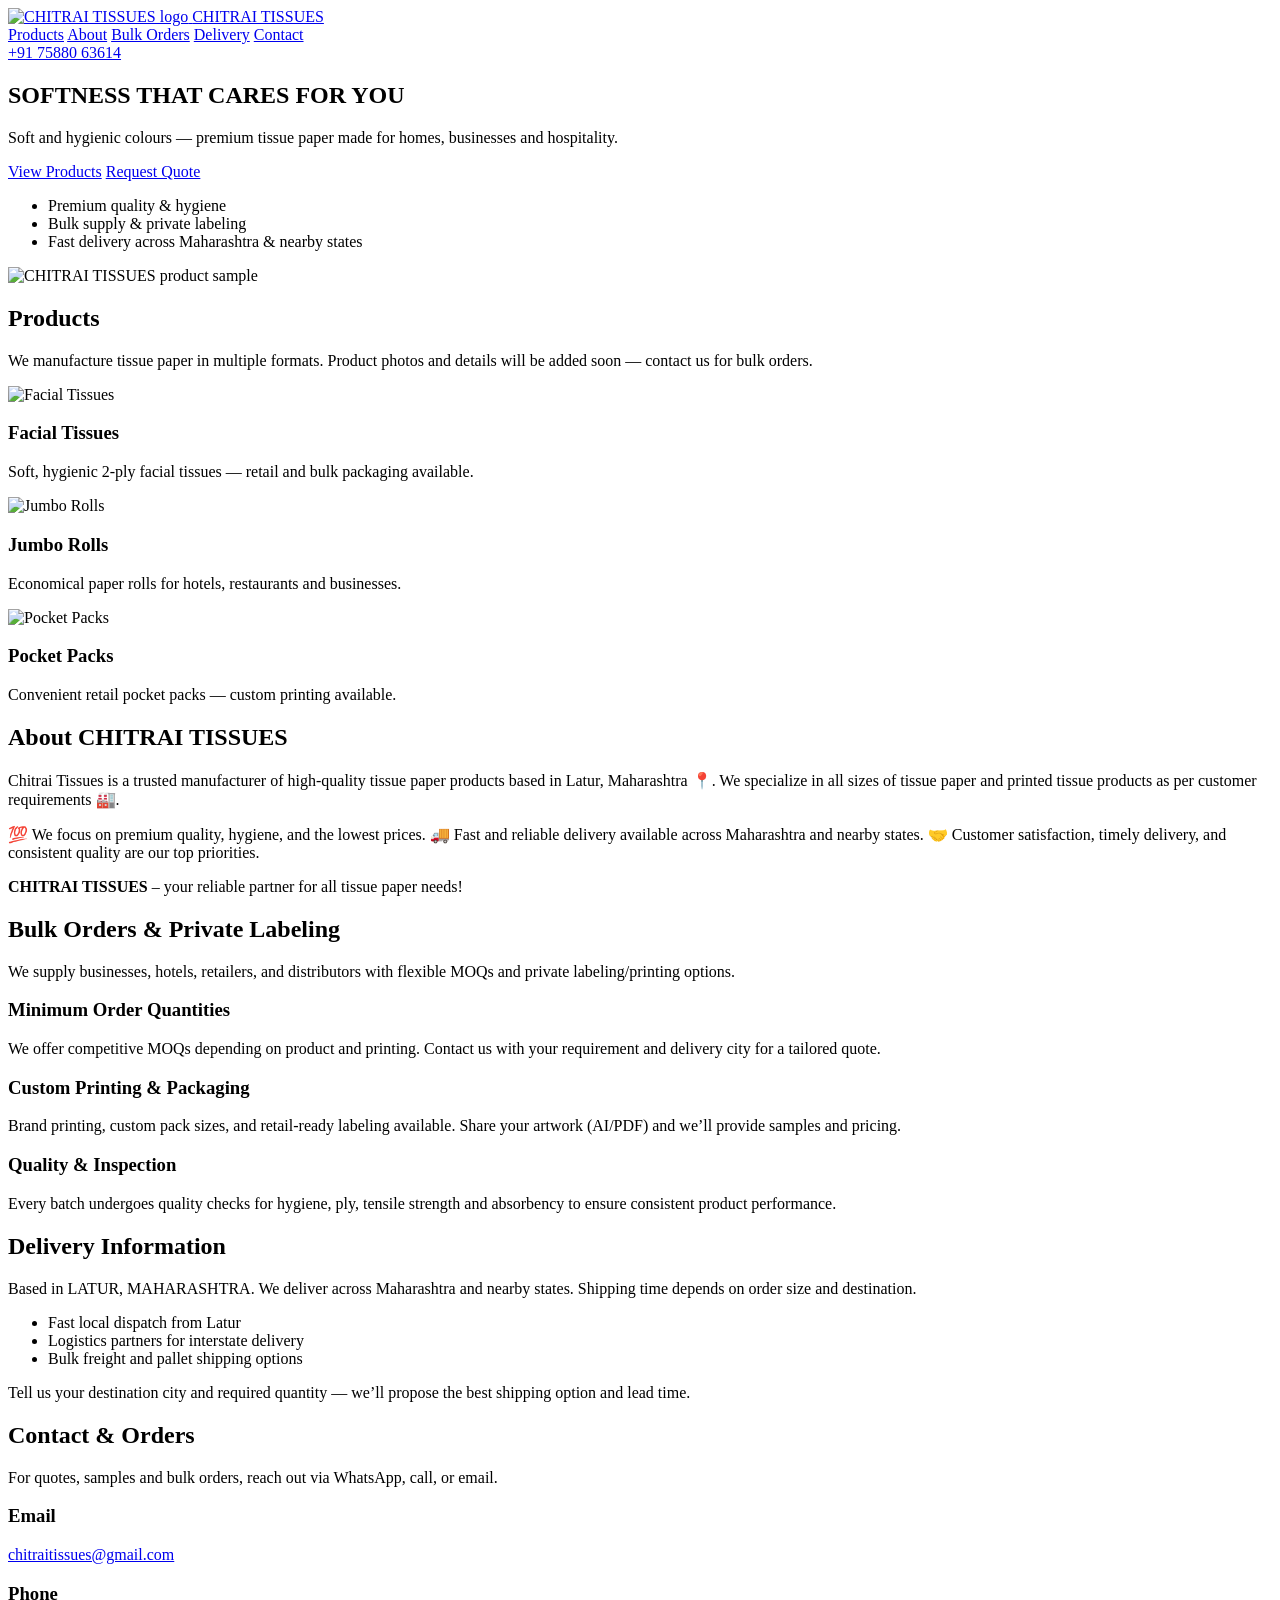
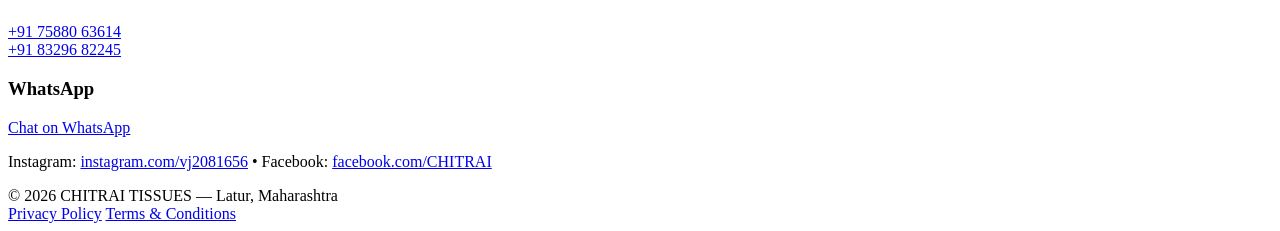
==== index.html @ 42bfdd70 "Create index.html for Chitrai Tissues website This HTML file serves as the main structure for the Ch" ====
<!doctype html>
<html lang="en">
<head>
  <meta charset="utf-8" />
  <meta name="viewport" content="width=device-width,initial-scale=1" />
  <title>CHITRAI TISSUES — Softness That Cares For You</title>
  <meta name="description" content="CHITRAI TISSUES — trusted tissue paper manufacturer in Latur, Maharashtra. Bulk supply, printed tissues, fast delivery." />
  <link href="https://fonts.googleapis.com/css2?family=Poppins:wght@300;400;600;700&display=swap" rel="stylesheet">
  <link rel="stylesheet" href="styles.css" />
  <meta name="theme-color" content="#eaf6f4" />
  <!-- Social -->
  <meta property="og:title" content="CHITRAI TISSUES — Softness That Cares For You" />
  <meta property="og:description" content="Trusted manufacturer of high-quality tissue paper based in Latur, Maharashtra. Bulk & printed tissue options available." />
  <meta property="og:type" content="website" />
</head>
<body>
  <header class="site-header">
    <div class="container header-inner">
      <a class="brand" href="#home">
        <img src="images/logo.png" alt="CHITRAI TISSUES logo" class="logo" />
        <span class="brand-text">CHITRAI TISSUES</span>
      </a>
      <nav class="nav" aria-label="Main navigation">
        <a href="#products">Products</a>
        <a href="#about">About</a>
        <a href="#bulk">Bulk Orders</a>
        <a href="#delivery">Delivery</a>
        <a href="#contact">Contact</a>
      </nav>
      <a class="cta-phone" href="tel:+917588063614">+91 75880 63614</a>
    </div>
  </header>

  <main id="home">
    <section class="hero">
      <div class="container hero-inner">
        <div class="hero-text">
          <h1>SOFTNESS THAT CARES FOR YOU</h1>
          <p class="subtitle">Soft and hygienic colours — premium tissue paper made for homes, businesses and hospitality.</p>
          <p class="hero-cta">
            <a class="btn" href="#products">View Products</a>
            <a class="btn outline" href="#contact">Request Quote</a>
          </p>

          <ul class="hero-highlights">
            <li>Premium quality & hygiene</li>
            <li>Bulk supply & private labeling</li>
            <li>Fast delivery across Maharashtra & nearby states</li>
          </ul>
        </div>

        <div class="hero-image">
          <!-- Add your hero image later at images/hero.jpg -->
          <img src="images/hero-placeholder.jpg" alt="CHITRAI TISSUES product sample" />
        </div>
      </div>
    </section>

    <section id="products" class="section-light">
      <div class="container">
        <h2>Products</h2>
        <p class="lead">We manufacture tissue paper in multiple formats. Product photos and details will be added soon — contact us for bulk orders.</p>

        <div class="products-grid">
          <article class="product-card">
            <img src="images/product-1.jpg" alt="Facial Tissues" />
            <h3>Facial Tissues</h3>
            <p>Soft, hygienic 2-ply facial tissues — retail and bulk packaging available.</p>
          </article>

          <article class="product-card">
            <img src="images/product-2.jpg" alt="Jumbo Rolls" />
            <h3>Jumbo Rolls</h3>
            <p>Economical paper rolls for hotels, restaurants and businesses.</p>
          </article>

          <article class="product-card">
            <img src="images/product-3.jpg" alt="Pocket Packs" />
            <h3>Pocket Packs</h3>
            <p>Convenient retail pocket packs — custom printing available.</p>
          </article>
        </div>
      </div>
    </section>

    <section id="about" class="section-dark">
      <div class="container">
        <h2>About CHITRAI TISSUES</h2>
        <p>Chitrai Tissues is a trusted manufacturer of high-quality tissue paper products based in Latur, Maharashtra 📍. We specialize in all sizes of tissue paper and printed tissue products as per customer requirements 🏭.</p>
        <p>💯 We focus on premium quality, hygiene, and the lowest prices. 🚚 Fast and reliable delivery available across Maharashtra and nearby states. 🤝 Customer satisfaction, timely delivery, and consistent quality are our top priorities.</p>
        <p><strong>CHITRAI TISSUES</strong> – your reliable partner for all tissue paper needs!</p>
      </div>
    </section>

    <section id="bulk" class="section-light">
      <div class="container">
        <h2>Bulk Orders & Private Labeling</h2>
        <p class="lead">We supply businesses, hotels, retailers, and distributors with flexible MOQs and private labeling/printing options.</p>

        <div class="bulk-grid">
          <div class="bulk-card">
            <h3>Minimum Order Quantities</h3>
            <p>We offer competitive MOQs depending on product and printing. Contact us with your requirement and delivery city for a tailored quote.</p>
          </div>

          <div class="bulk-card">
            <h3>Custom Printing & Packaging</h3>
            <p>Brand printing, custom pack sizes, and retail-ready labeling available. Share your artwork (AI/PDF) and we’ll provide samples and pricing.</p>
          </div>

          <div class="bulk-card">
            <h3>Quality & Inspection</h3>
            <p>Every batch undergoes quality checks for hygiene, ply, tensile strength and absorbency to ensure consistent product performance.</p>
          </div>
        </div>
      </div>
    </section>

    <section id="delivery" class="section-dark">
      <div class="container">
        <h2>Delivery Information</h2>
        <p class="lead">Based in LATUR, MAHARASHTRA. We deliver across Maharashtra and nearby states. Shipping time depends on order size and destination.</p>

        <ul class="delivery-list">
          <li>Fast local dispatch from Latur</li>
          <li>Logistics partners for interstate delivery</li>
          <li>Bulk freight and pallet shipping options</li>
        </ul>

        <p>Tell us your destination city and required quantity — we’ll propose the best shipping option and lead time.</p>
      </div>
    </section>

    <section id="contact" class="section-light contact-section">
      <div class="container">
        <h2>Contact & Orders</h2>
        <p class="lead">For quotes, samples and bulk orders, reach out via WhatsApp, call, or email.</p>

        <div class="contact-grid">
          <div class="contact-card">
            <h3>Email</h3>
            <p><a href="mailto:chitraitissues@gmail.com">chitraitissues@gmail.com</a></p>
          </div>

          <div class="contact-card">
            <h3>Phone</h3>
            <p><a href="tel:+917588063614">+91 75880 63614</a><br><a href="tel:+918329682245">+91 83296 82245</a></p>
          </div>

          <div class="contact-card">
            <h3>WhatsApp</h3>
            <p><a target="_blank" rel="noopener" href="https://wa.me/917588063614?text=Hello%20Chitrai%20Tissues%2C%20I%20want%20a%20quote">Chat on WhatsApp</a></p>
          </div>
        </div>

        <p class="small">Instagram: <a target="_blank" rel="noopener" href="https://www.instagram.com/vj2081656?igsh=anZoNzczeXFwNWds">instagram.com/vj2081656</a> • Facebook: <a target="_blank" rel="noopener" href="https://www.facebook.com/share/1Cuc2m8uTd/">facebook.com/CHITRAI</a></p>
      </div>
    </section>
  </main>

  <footer class="site-footer">
    <div class="container footer-inner">
      <div>© <span id="year"></span> CHITRAI TISSUES — Latur, Maharashtra</div>
      <div class="footer-links">
        <a href="privacy.html">Privacy Policy</a>
        <a href="terms.html">Terms &amp; Conditions</a>
      </div>
    </div>
  </footer>

  <script>
    document.getElementById('year').textContent = new Date().getFullYear();
  </script>
</body>
</html>
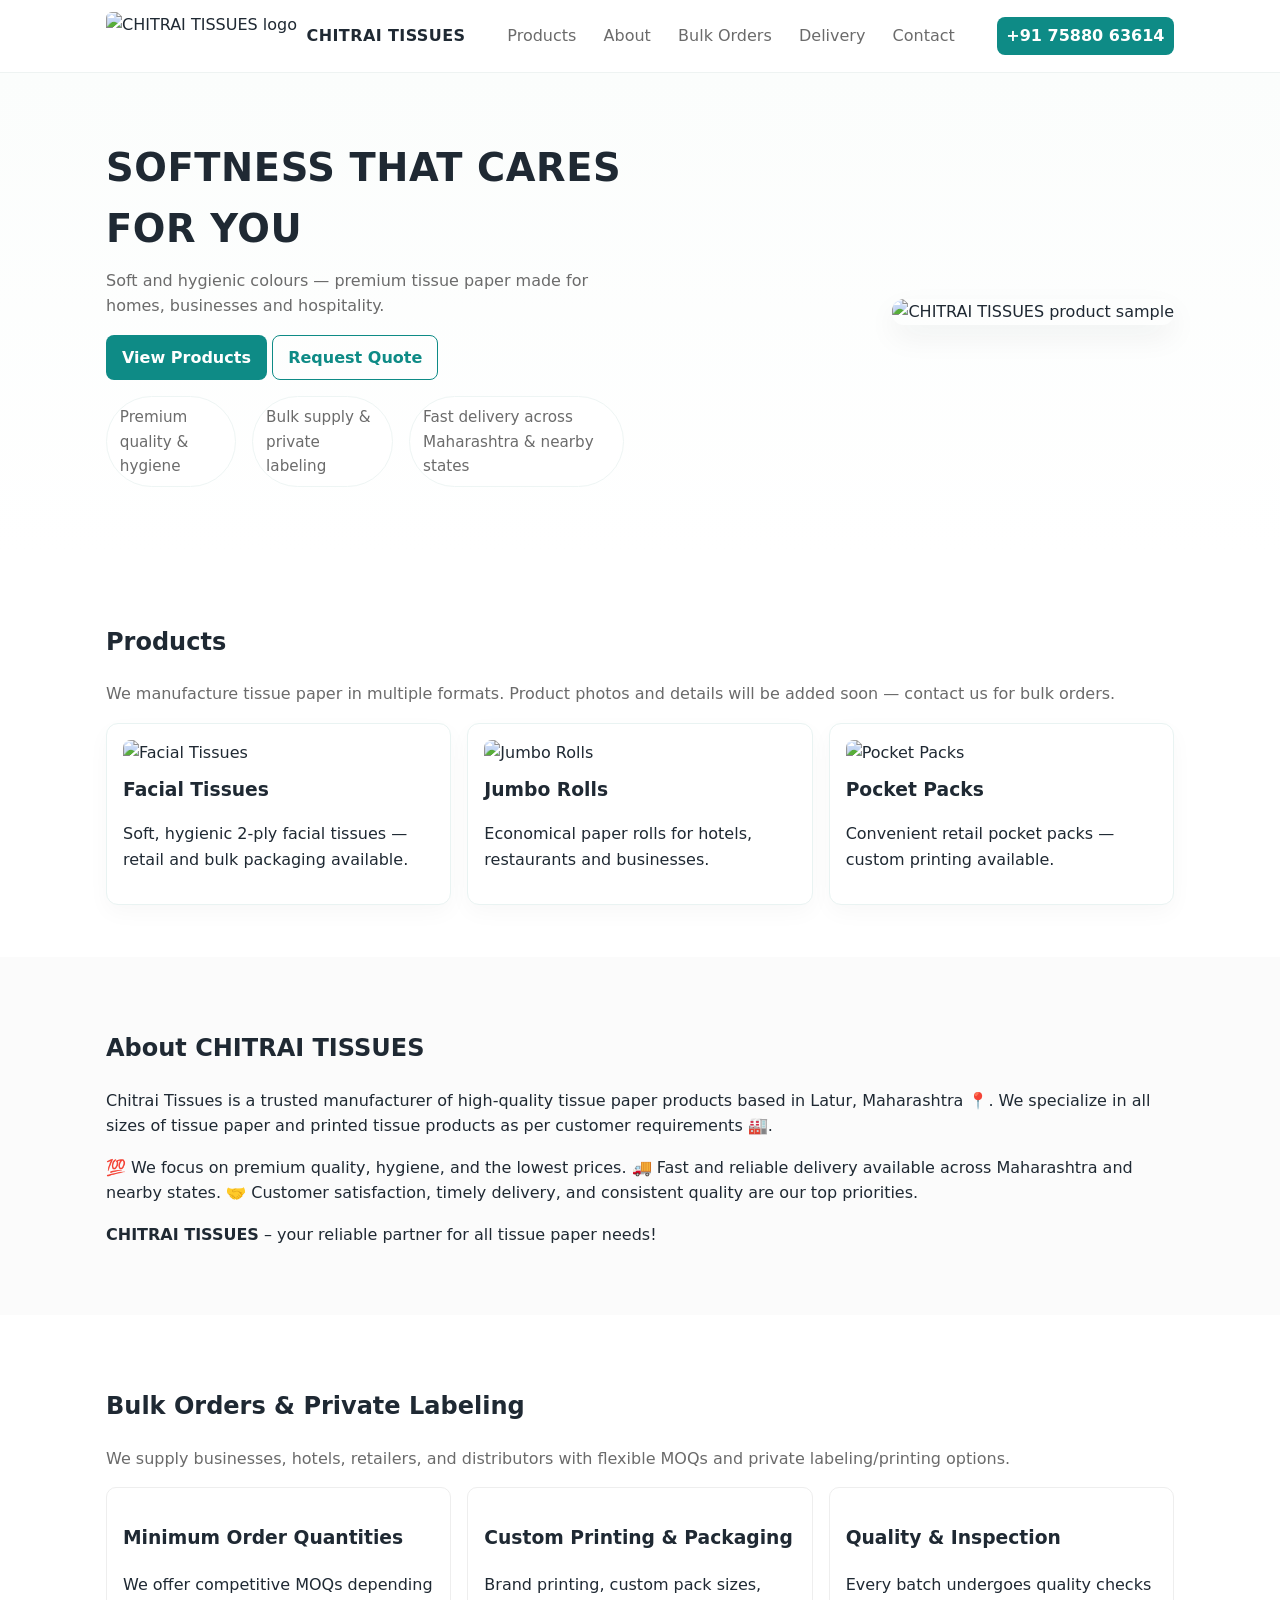
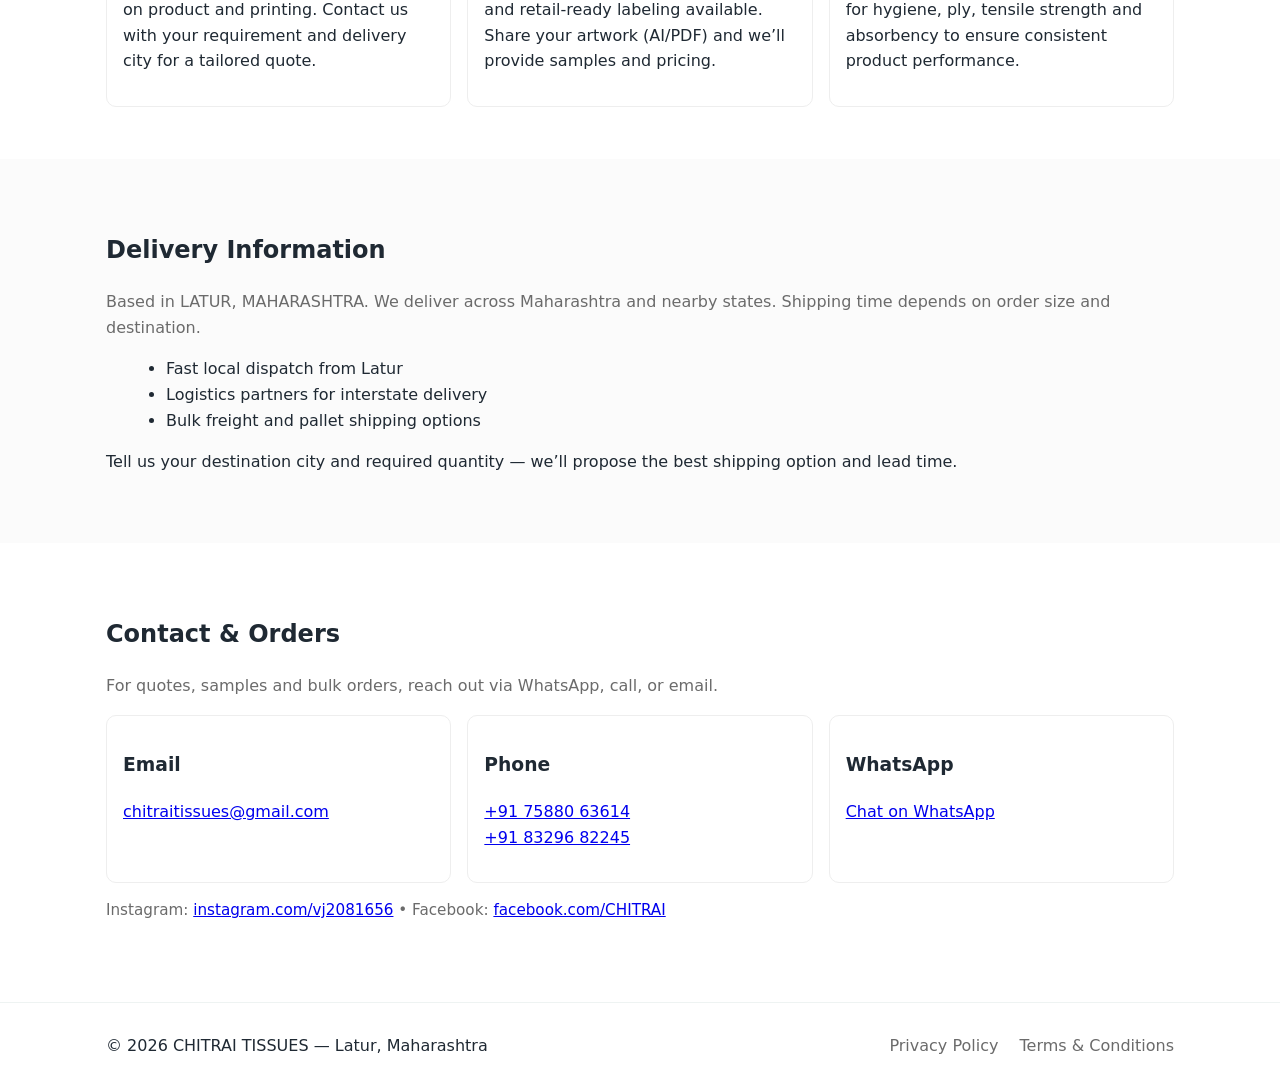
==== commit 189a71f7: "Publish site: merge site-update to main and add SEO files (sitemap, robots, JSON-LD, og:image, favic" ====
--- a/index.html
+++ b/index.html
@@ -5,13 +5,35 @@
   <meta name="viewport" content="width=device-width,initial-scale=1" />
   <title>CHITRAI TISSUES — Softness That Cares For You</title>
   <meta name="description" content="CHITRAI TISSUES — trusted tissue paper manufacturer in Latur, Maharashtra. Bulk supply, printed tissues, fast delivery." />
+  <meta name="robots" content="index,follow">
+  <link rel="icon" href="/images/logo.png" />
   <link href="https://fonts.googleapis.com/css2?family=Poppins:wght@300;400;600;700&display=swap" rel="stylesheet">
   <link rel="stylesheet" href="styles.css" />
   <meta name="theme-color" content="#eaf6f4" />
   <!-- Social -->
   <meta property="og:title" content="CHITRAI TISSUES — Softness That Cares For You" />
-  <meta property="og:description" content="Trusted manufacturer of high-quality tissue paper based in Latur, Maharashtra. Bulk & printed tissue options available." />
+  <meta property="og:description" content="Manufacturer of premium tissue paper in Latur — bulk supply, printed options, fast delivery." />
   <meta property="og:type" content="website" />
+  <meta property="og:image" content="https://Chitraitissues.github.io/images/logo.png" />
+  <meta property="og:url" content="https://Chitraitissues.github.io" />
+  <meta name="twitter:card" content="summary_large_image" />
+
+  <!-- Structured data: LocalBusiness for better local search visibility -->
+  <script type="application/ld+json">
+  {
+    "@context": "https://schema.org",
+    "@type": "LocalBusiness",
+    "name": "CHITRAI TISSUES",
+    "url": "https://Chitraitissues.github.io",
+    "telephone": "+917588063614",
+    "address": {
+      "@type": "PostalAddress",
+      "addressLocality": "Latur",
+      "addressRegion": "Maharashtra",
+      "addressCountry": "IN"
+    }
+  }
+  </script>
 </head>
 <body>
   <header class="site-header">
--- a/styles.css
+++ b/styles.css
@@ -0,0 +1,82 @@
+:root{
+  --bg:#ffffff;
+  --muted:#6b6b6b;
+  --accent:#0e8b86; /* teal accent matching logo tones */
+  --accent-700:#0b6f6c;
+  --dark:#1f2933;
+  --container:1100px;
+  --radius:10px;
+  --card-border: #e9f3f2;
+  font-family: "Poppins", system-ui, -apple-system, "Segoe UI", Roboto, Arial, sans-serif;
+  color-scheme: light;
+}
+
+/* Reset */
+*{box-sizing:border-box}
+html,body{height:100%}
+body{margin:0;background:var(--bg);color:var(--dark);line-height:1.6;-webkit-font-smoothing:antialiased}
+.container{max-width:var(--container);margin:0 auto;padding:1rem}
+
+/* Header */
+.site-header{background:#fff;border-bottom:1px solid #eef3f2;position:sticky;top:0;z-index:20}
+.header-inner{display:flex;align-items:center;justify-content:space-between;padding:0.75rem 1rem;gap:1rem}
+.brand{display:flex;align-items:center;gap:.6rem;text-decoration:none;color:var(--dark)}
+.logo{height:48px;width:auto;border-radius:6px}
+.brand-text{font-weight:700;letter-spacing:0.4px}
+.nav{display:flex;gap:1rem;align-items:center}
+.nav a{color:var(--muted);text-decoration:none;padding:.25rem .35rem;border-radius:6px}
+.nav a:hover{background:#f5faf9;color:var(--accent-700)}
+.cta-phone{background:var(--accent);color:#fff;padding:.4rem .6rem;border-radius:8px;text-decoration:none;font-weight:600}
+
+/* Hero */
+.hero{padding:3rem 0;background:linear-gradient(180deg,#fbfdfc 0%,#ffffff 100%)}
+.hero-inner{display:flex;gap:2rem;align-items:center;justify-content:space-between;flex-wrap:wrap}
+.hero-text{flex:1;min-width:280px}
+.hero h1{margin:0 0 .5rem;font-size:clamp(1.6rem,3.6vw,2.4rem);letter-spacing:0.6px}
+.subtitle{color:var(--muted);margin-top:0}
+.hero-cta{margin-top:1rem}
+.btn{display:inline-block;background:var(--accent);color:#fff;padding:.6rem 1rem;border-radius:8px;text-decoration:none;border:none;cursor:pointer;font-weight:600}
+.btn.outline{background:transparent;color:var(--accent);border:1px solid var(--accent);padding:.55rem .95rem}
+.hero-image{flex:1;text-align:right;min-width:260px}
+.hero-image img{max-width:420px;border-radius:12px;box-shadow:0 12px 30px rgba(10,30,30,.06)}
+
+/* Sections */
+.section-light{padding:2.25rem 0}
+.section-dark{padding:2.25rem 0;background:#fbfbfb}
+
+/* Products grid */
+.products-grid{display:grid;grid-template-columns:repeat(auto-fit,minmax(220px,1fr));gap:1rem;margin-top:1rem}
+.product-card{background:#fff;border-radius:12px;padding:1rem;border:1px solid var(--card-border);box-shadow:0 8px 22px rgba(9,23,23,.03)}
+.product-card img{width:100%;height:160px;object-fit:cover;border-radius:8px}
+.product-card h3{margin:.6rem 0 .2rem}
+
+/* Bulk */
+.bulk-grid{display:grid;grid-template-columns:repeat(auto-fit,minmax(200px,1fr));gap:1rem;margin-top:1rem}
+.bulk-card{background:#fff;padding:1rem;border-radius:10px;border:1px solid #eee}
+
+/* Delivery */
+.delivery-list{list-style:disc;margin-left:1.25rem}
+
+/* Contact */
+.contact-section{padding-bottom:3rem}
+.contact-grid{display:grid;grid-template-columns:repeat(auto-fit,minmax(200px,1fr));gap:1rem;margin-top:1rem}
+.contact-card{background:#fff;padding:1rem;border-radius:10px;border:1px solid #eee}
+
+/* Footer */
+.site-footer{border-top:1px solid #eef3f2;padding:.9rem 0;background:#fff}
+.footer-inner{display:flex;justify-content:space-between;align-items:center;gap:1rem;flex-wrap:wrap}
+.footer-links a{margin-left:1rem;color:var(--muted);text-decoration:none}
+
+/* Utilities */
+.lead{color:var(--muted)}
+.small{color:var(--muted);font-size:.95rem}
+.hero-highlights{display:flex;gap:1rem;padding:0;margin:1rem 0 0;list-style:none}
+.hero-highlights li{background:#fff;padding:.5rem .8rem;border-radius:999px;border:1px solid #eef5f4;color:var(--muted);font-size:.95rem}
+
+/* Responsive */
+@media (max-width:900px){
+  .hero-inner{flex-direction:column-reverse;text-align:center}
+  .hero-image{text-align:center}
+  .header-inner{padding:.5rem 1rem}
+  .cta-phone{display:none}
+}
